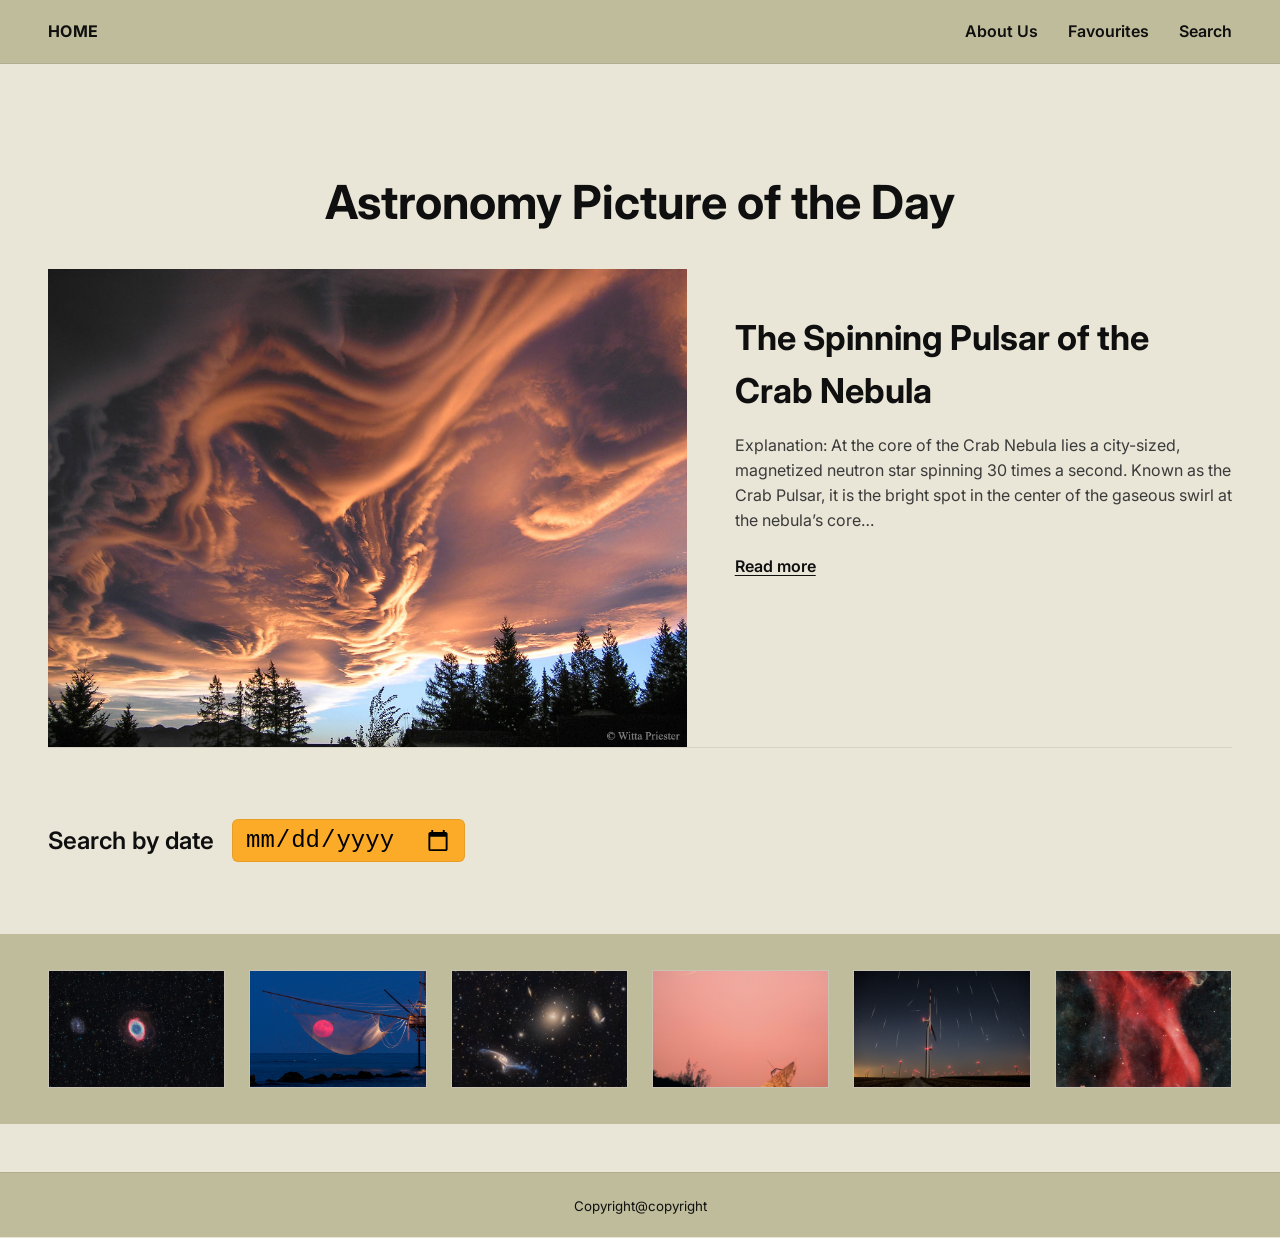
==== index.html @ 63fd637d "add images" ====
<!DOCTYPE html>
<html lang="en">
<head>
    <meta charset="utf-8" />
  <meta name="viewport" content="width=device-width, initial-scale=1" />
  <title>Astronomy Picture of the Day</title>
  <!-- index.html -->
<!doctype html>
<html lang="en">
<head>
  <meta charset="utf-8" />
  <meta name="viewport" content="width=device-width, initial-scale=1" />
  <title>Astronomy Picture of the Day</title>
  <link rel="preconnect" href="https://fonts.gstatic.com" crossorigin>
  <link href="https://fonts.googleapis.com/css2?family=Inter:wght@400;600;700&display=swap" rel="stylesheet">
  <link rel="stylesheet" href="https://fonts.googleapis.com/css2?family=Material+Symbols+Outlined:opsz,wght,FILL,GRAD@24,400,0,0&icon_names=stars" />
  <link rel="stylesheet" href="css/style.css" />
</head>
<body>
  <a class="skip-link" href="#main">Skip to content</a>

  <header class="site-header">
    <nav class="topnav">
      <a class="home-link" href="index.html">HOME</a>
      <ul class="nav-links">
        <li><a href="#">About Us</a></li>
        <li><a href="favourites.html">Favourites</a></li>
        <li><a href="#">Search</a></li>
      </ul>
    </nav>
  </header>

  <main id="main" class="container">
    <h1 class="bold">Astronomy Picture of the Day</h1>

    <!-- Feature -->
    <div class="feature">
      <div class="feature-media">
        <img
          src="images/01.jpg"
          alt="Dramatic mammatus clouds at sunset over a silhouette of trees" />
      </div>

      <div class="feature-info">
        <h2 class="feature-title">The Spinning Pulsar of the Crab Nebula</h2>
        <p class="info">Explanation: At the core of the Crab Nebula lies a city-sized, magnetized neutron star spinning 30 times a second. Known as the Crab Pulsar, it is the bright spot in the center of the gaseous swirl at the nebula’s core…</p>
        <p><a class="readmore" href="#">Read more</a></p>
      </div>
    </div>

    <!-- Search by date -->
    <div class="search-by-date">
      <h3 id="search-label">Search by date</h3>
      <input type="date" class="inputbox"/>
    </div>

  </main>

  <!-- Search result with full-width background -->
  <div class="search-results">
    <div class="resultbox">
      <figure><img src="images/02.jpg" alt="Ring nebula thumbnail"></figure>
      <figure><img src="images/03.jpg" alt="Night sky above a boat thumbnail"></figure>
      <figure><img src="images/04.jpg" alt="Galaxies cluster thumbnail"></figure>
      <figure><img src="images/05.jpeg" alt="Meteor streaks thumbnail"></figure>
      <figure><img src="images/06.jpg" alt="Star trails thumbnail"></figure>
      <figure><img src="images/07.jpg" alt="Red nebula thumbnail"></figure>
    </div>
  </div>

  

  <footer class="site-footer">
    <small>Copyright@copyright</small>
  </footer>
  <script src="index.js"></script>
</body>
</html>
---- css/style.css ----
/* styles.css */
:root{
  --bg: #e9e6d7;          
  --bar: hsl(55, 21%, 68%);        
  --ink: #0f0f0f;
  --muted: #3a3a3a;
  --card: #f3f0e3;
  --accent: #111;
  --ring: rgba(0,0,0,.08);
  --button: #fcab28;
  --maxw: 1380px;
  
}

*{box-sizing:border-box}
html,body{height:100%}
body{
  margin:0;
  color:var(--ink);
  background:var(--bg);
  font:16px/1.55 "Inter", system-ui, Arial, sans-serif;
  
}

/* Accessibility */
.skip-link{
  position:absolute;
  left:-9999px;
  top:auto;
  width:1px;
  height:1px;
  overflow:hidden;
}
.skip-link:focus{
  position:fixed;
  left:1rem;top:1rem;
  width:auto;
  height:auto;
  padding:.5rem .75rem;
  background:#fff;
  border:2px solid var(--ink);
  border-radius:.5rem;z-index:9999;
}

/* Nav bar */
.site-header{
  background:var(--bar);
  border-bottom:1px solid var(--ring);
}
.topnav{
  max-width:var(--maxw);
  margin:0 auto;
  display:flex;gap:1rem;
  align-items:center;
  justify-content:space-between;
  padding:.8rem 2rem;
}
.home-link{
  font-weight:700;
  text-decoration:none;
  color:var(--ink);
  letter-spacing:.02em;
}
.nav-links{
  margin:0;
  padding:0;
  list-style:none;
  display:flex;
  gap:1.25rem;
}
.nav-links a{
  color:var(--ink);
  text-decoration:none;
  font-weight:600;
}
.nav-links a:focus-visible,.nav-links a:hover{
    outline:0;
    text-decoration:underline
}

/* Page container */
.container{
    max-width:var(--maxw);
    margin:0 auto;
    padding:1.25rem 2rem 2.25rem
}

/* Heading */
h1{
  text-align:center;
  font-size:clamp(1.25rem, 1.1rem + 1.6vw, 2rem);
  margin:2rem 0 1.25rem;
  padding-top: 1rem;
}
h1 .blod{font-weight:700}

/* Feature */
.feature{
  box-shadow: 0 1px 0 var(--ring);
  overflow:hidden;
  display:grid;
  grid-template-columns:1fr;
  margin-bottom: 3rem;
  width: 100vw;
  margin-left: calc(-50vw + 50%);
}
.feature-media img{
  width:100%;
  display:block;
  object-fit:cover;
  aspect-ratio:9/12;
}
.feature-info{
  padding:1rem 2rem 1.25rem;
}
.feature-title{
  margin:.5rem 0 .25rem;
  font-size:clamp(1.05rem, 0.95rem + .9vw, 1.5rem);
}
.info{color:var(--muted)}
.readmore{
  display:inline-block;
  margin-top:.25rem;
  color:var(--ink);
  font-weight:600;
  text-underline-offset:3px;
}

/* Search by date */
.search-by-date{
  margin:1.25rem 0 .75rem;
  display:flex;
  align-items:center;
  gap:.75rem;
  flex-wrap:wrap;
}
.search-by-date h3{
  margin:0;
  font-size:1rem;
  font-weight:600;
}
.inputbox{
    font-size:1rem;
    padding:.25rem .5rem;
    border:1px solid var(--ring);
    border-radius:.25rem;
    background-color: var(--button);
}


/* Serach result */

/* Search results wrapper with full-width background */
.search-results{
  background-color: var(--bar);
  padding: 1.5rem 0;
  margin-bottom: 2rem;
}

.resultbox{
  display:grid;
  grid-template-columns:repeat(3, 1fr);
  gap:1rem;
  max-width: var(--maxw);
  margin: 0 auto;
  padding: 0 2rem;
}
.resultbox figure{
  margin:0;
  background:#d9d4c3;
  overflow:hidden;
  border:1px solid var(--ring);
  aspect-ratio: 3/2;
}
.resultbox img{display:block;
    width:100%;
    height:100%;
    object-fit:cover;   
}

/* Footer */
.site-footer{
  background:var(--bar);
  border-top:1px solid var(--ring);
  text-align:center;
  padding:.8rem 1rem;
}

/* Favourites page */
.favouritesbox{
  display:grid;
  grid-template-columns:repeat(3, 1fr);
  gap: 1.2rem;
  max-width: var(--maxw);
  margin: 0 auto;
  padding: 2rem 3rem;
}
.favouritesbox figure{
  margin:0;
  background:#d9d4c3;
  overflow:hidden;
  border:1px solid var(--ring);
  aspect-ratio: 3/2;
  position: relative;
}
.favouritesbox img{display:block;
    width:100%;
    height:100%;
    object-fit:cover;   
}

/* Star button for favourites */

.material-symbols-outlined {
  font-variation-settings:
  'FILL' 0,
  'wght' 400,
  'GRAD' 0,
  'opsz' 30
}

/* Filled star for favorited items */
.star-btn.favorited .material-symbols-outlined {
  font-variation-settings:
  'FILL' 1,
  'wght' 400,
  'GRAD' 0,
  'opsz' 30
}

.star-btn{
  position: absolute;
  bottom: 0.5rem;
  right: 0.5rem;
  color: #fff;
  background: var(--muted);
  border: none;
  border-radius: 50%;
  width: 1rem;
  height: 1rem;
  display: flex;
  align-items: center;
  justify-content: center;
  cursor: pointer;
  transition: all 0.2s ease;
  
}
.star-btn:hover{
  transform: scale(1.1);
  background: var(--button)
}
.star-btn.favorited{
  background: var(--button);
  color: #fff;
}



/* ——— Desktop layout ——— */
@media (min-width: 900px){
  html{
    font-size: 24px;
  }
  
  .feature{
    grid-template-columns: minmax(0, 58%) minmax(0, 42%);
    gap: 2rem;
    align-items:start;
    width: auto;
    margin-left: 0;
    max-width: var(--maxw);
    margin: 0 auto 3rem auto;
    }
    
  .feature-media img{
    aspect-ratio:auto;
     height:100%
    }
  .feature-info{
    padding:1.25rem 0
}
  .resultbox{
    grid-template-columns:repeat(6, 1fr);
}
.favouritesbox{
    grid-template-columns:repeat(4, 1fr);
}
}
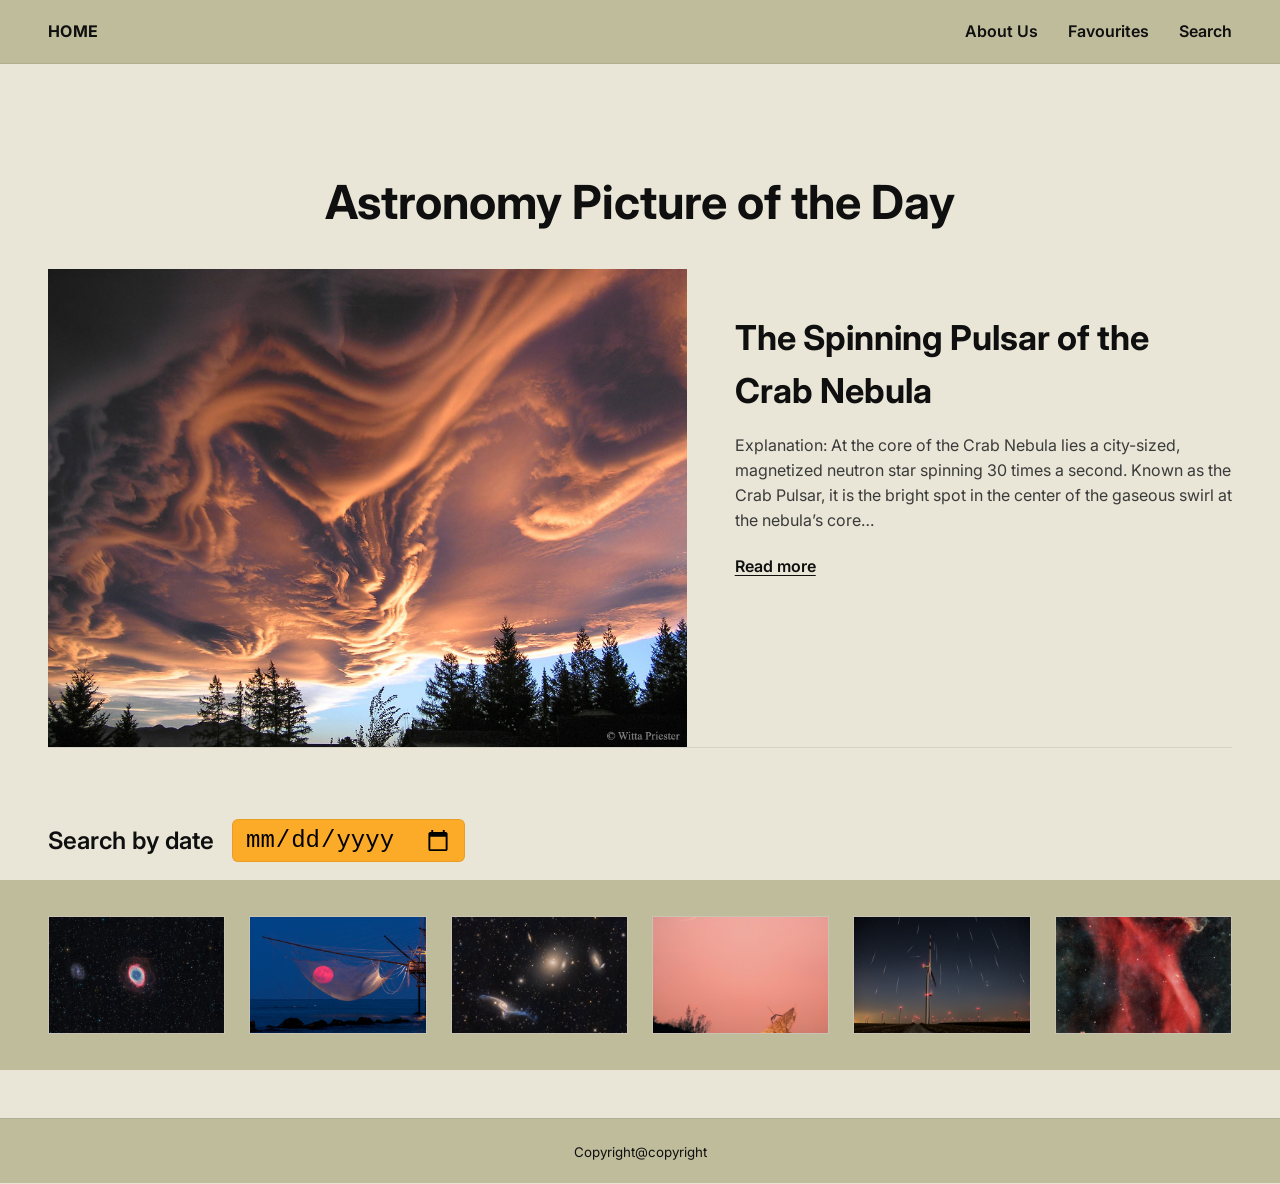
==== commit 209c8dff: "Completes the assignment." ====
--- a/index.html
+++ b/index.html
@@ -1,20 +1,13 @@
-<!DOCTYPE html>
-<html lang="en">
-<head>
-    <meta charset="utf-8" />
-  <meta name="viewport" content="width=device-width, initial-scale=1" />
-  <title>Astronomy Picture of the Day</title>
-  <!-- index.html -->
 <!doctype html>
 <html lang="en">
 <head>
-  <meta charset="utf-8" />
-  <meta name="viewport" content="width=device-width, initial-scale=1" />
+  <meta charset="utf-8">
+  <meta name="viewport" content="width=device-width, initial-scale=1">
   <title>Astronomy Picture of the Day</title>
   <link rel="preconnect" href="https://fonts.gstatic.com" crossorigin>
   <link href="https://fonts.googleapis.com/css2?family=Inter:wght@400;600;700&display=swap" rel="stylesheet">
-  <link rel="stylesheet" href="https://fonts.googleapis.com/css2?family=Material+Symbols+Outlined:opsz,wght,FILL,GRAD@24,400,0,0&icon_names=stars" />
-  <link rel="stylesheet" href="css/style.css" />
+  <link rel="stylesheet" href="https://fonts.googleapis.com/css2?family=Material+Symbols+Outlined:opsz,wght,FILL,GRAD@24,400,0,0&icon_names=stars" >
+  <link rel="stylesheet" href="css/style.css" >
 </head>
 <body>
   <a class="skip-link" href="#main">Skip to content</a>
@@ -38,20 +31,20 @@
       <div class="feature-media">
         <img
           src="images/01.jpg"
-          alt="Dramatic mammatus clouds at sunset over a silhouette of trees" />
+          alt="Dramatic mammatus clouds at sunset over a silhouette of trees">
       </div>
 
       <div class="feature-info">
         <h2 class="feature-title">The Spinning Pulsar of the Crab Nebula</h2>
         <p class="info">Explanation: At the core of the Crab Nebula lies a city-sized, magnetized neutron star spinning 30 times a second. Known as the Crab Pulsar, it is the bright spot in the center of the gaseous swirl at the nebula’s core…</p>
-        <p><a class="readmore" href="#">Read more</a></p>
+        <p><a class="readmore" href="info.html">Read more</a></p>
       </div>
     </div>
 
     <!-- Search by date -->
     <div class="search-by-date">
       <h3 id="search-label">Search by date</h3>
-      <input type="date" class="inputbox"/>
+      <input type="date" class="inputbox">
     </div>
 
   </main>
--- a/css/style.css
+++ b/css/style.css
@@ -82,7 +82,7 @@
 .container{
     max-width:var(--maxw);
     margin:0 auto;
-    padding:1.25rem 2rem 2.25rem
+    padding:1.25rem 2rem 0rem
 }
 
 /* Heading */
@@ -202,6 +202,13 @@
   border:1px solid var(--ring);
   aspect-ratio: 3/2;
   position: relative;
+  cursor: pointer;
+  transition: all 0.3s ease;
+}
+.favouritesbox figure:hover{
+  transform: scale(1.05);
+  box-shadow: 0 8px 25px rgba(0,0,0,0.15);
+  border-color: var(--button);
 }
 .favouritesbox img{display:block;
     width:100%;
@@ -251,10 +258,39 @@
 }
 .star-btn.favorited{
   background: var(--button);
-  color: #fff;
-}
-
-
+  color: var(--card);
+}
+
+/* Info page */
+
+.add-btn{
+  display: inline-block;
+  margin-top: 1rem;
+  padding: .5rem 1rem;
+  background-color: var(--button);
+  color: var(--ink);
+  border: none;
+  border-radius: .25rem;
+  font-size: 0.8rem;
+  cursor: pointer;
+  text-decoration: none;
+  text-align: center;
+}
+.add-btn:hover{
+  box-shadow: 0 2px 10px rgba(32, 32, 32, 0.18);
+  color: var(--card);
+}
+
+/* Position star button at right bottom corner of image in info page */
+.feature-media {
+  position: relative;
+}
+.feature-media .star-btn {
+  position: absolute;
+  right: 3rem;
+  bottom: 1.5rem;
+  z-index: 2;
+}
 
 /* ——— Desktop layout ——— */
 @media (min-width: 900px){
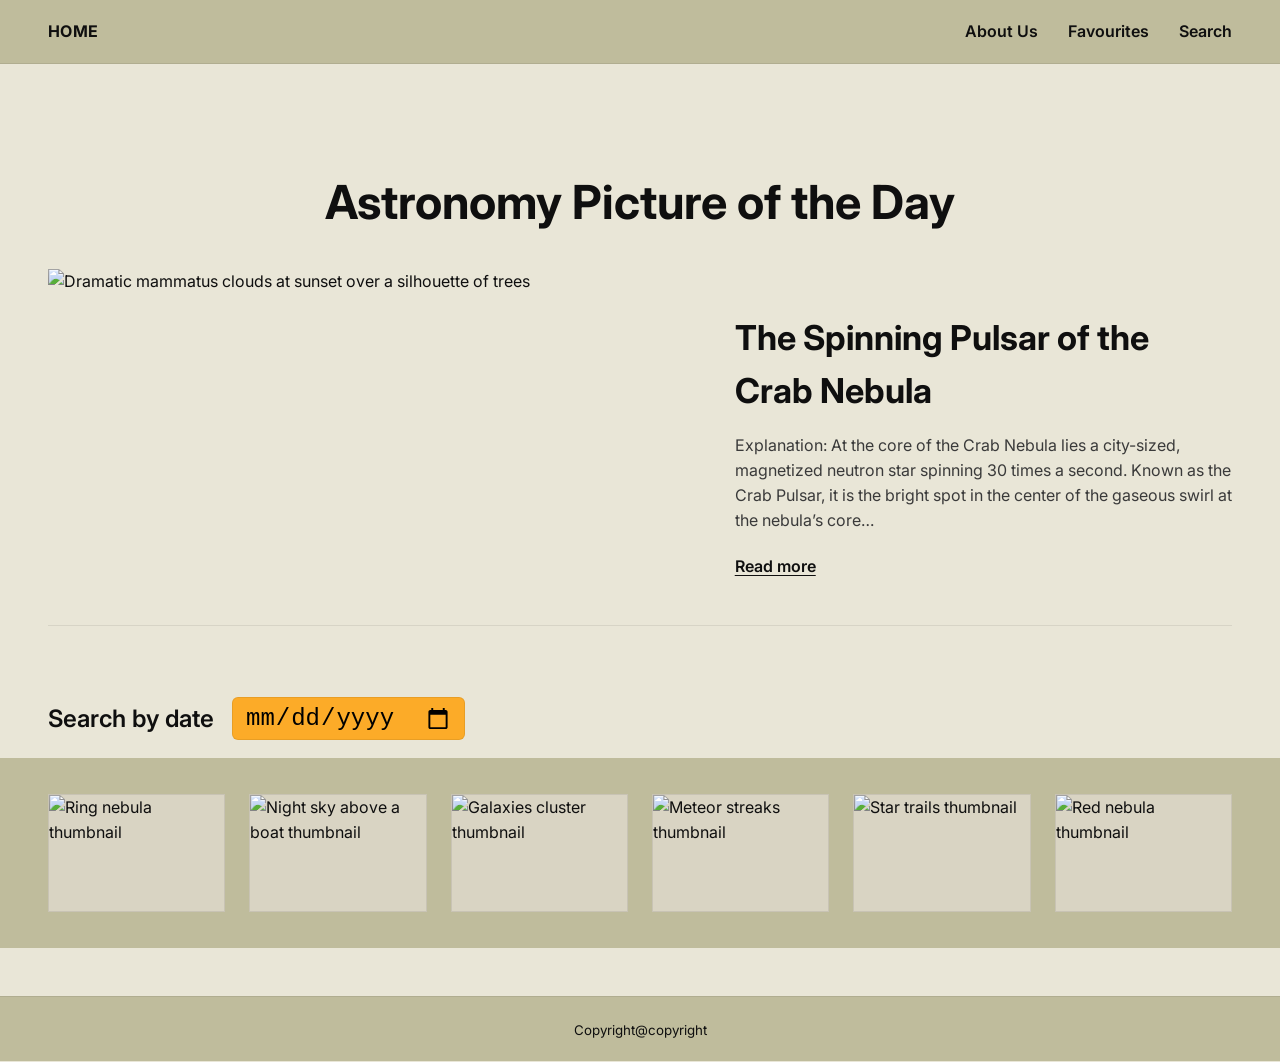
==== commit ef4bc969: "remove the other pages" ====
--- a/index.html
+++ b/index.html
@@ -17,7 +17,7 @@
       <a class="home-link" href="index.html">HOME</a>
       <ul class="nav-links">
         <li><a href="#">About Us</a></li>
-        <li><a href="favourites.html">Favourites</a></li>
+        <li><a href="#">Favourites</a></li>
         <li><a href="#">Search</a></li>
       </ul>
     </nav>
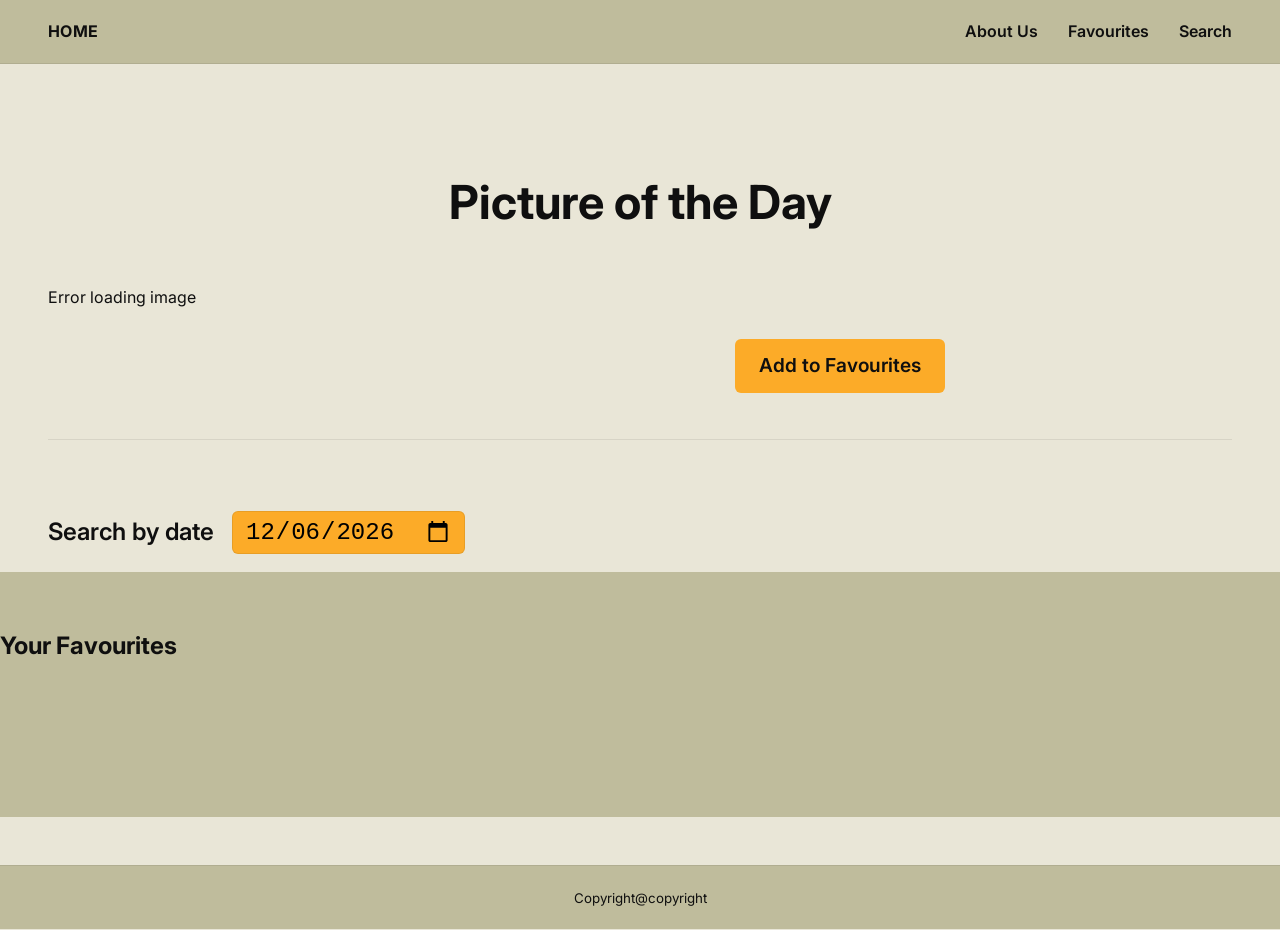
==== commit 93374b97: "add EvenLisener" ====
--- a/index.html
+++ b/index.html
@@ -3,11 +3,11 @@
 <head>
   <meta charset="utf-8">
   <meta name="viewport" content="width=device-width, initial-scale=1">
-  <title>Astronomy Picture of the Day</title>
+  <title>Picture of the Day</title>
   <link rel="preconnect" href="https://fonts.gstatic.com" crossorigin>
   <link href="https://fonts.googleapis.com/css2?family=Inter:wght@400;600;700&display=swap" rel="stylesheet">
   <link rel="stylesheet" href="https://fonts.googleapis.com/css2?family=Material+Symbols+Outlined:opsz,wght,FILL,GRAD@24,400,0,0&icon_names=stars" >
-  <link rel="stylesheet" href="css/style.css" >
+  <link rel="stylesheet" href="./style.css" >
 </head>
 <body>
   <a class="skip-link" href="#main">Skip to content</a>
@@ -24,20 +24,20 @@
   </header>
 
   <main id="main" class="container">
-    <h1 class="bold">Astronomy Picture of the Day</h1>
+    <h1 class="bold">Picture of the Day</h1>
 
     <!-- Feature -->
-    <div class="feature">
-      <div class="feature-media">
+    <div class="feature" id="feature">
+      <div class="feature-media" id="feature-media">
         <img
-          src="images/01.jpg"
-          alt="Dramatic mammatus clouds at sunset over a silhouette of trees">
-      </div>
+          src=""
+          alt="">
+      </div>    
 
       <div class="feature-info">
-        <h2 class="feature-title">The Spinning Pulsar of the Crab Nebula</h2>
-        <p class="info">Explanation: At the core of the Crab Nebula lies a city-sized, magnetized neutron star spinning 30 times a second. Known as the Crab Pulsar, it is the bright spot in the center of the gaseous swirl at the nebula’s core…</p>
-        <p><a class="readmore" href="info.html">Read more</a></p>
+        <h2 class="feature-title"></h2>
+        <p class="info"></p>
+        <p><a class="readmore" id="add-btn" href="#">Add to Favourites</a></p>
       </div>
     </div>
 
@@ -50,22 +50,29 @@
   </main>
 
   <!-- Search result with full-width background -->
-  <div class="search-results">
-    <div class="resultbox">
-      <figure><img src="images/02.jpg" alt="Ring nebula thumbnail"></figure>
-      <figure><img src="images/03.jpg" alt="Night sky above a boat thumbnail"></figure>
-      <figure><img src="images/04.jpg" alt="Galaxies cluster thumbnail"></figure>
-      <figure><img src="images/05.jpeg" alt="Meteor streaks thumbnail"></figure>
-      <figure><img src="images/06.jpg" alt="Star trails thumbnail"></figure>
-      <figure><img src="images/07.jpg" alt="Red nebula thumbnail"></figure>
+  <div class="favorited">
+    <h2>Your Favourites</h2>
+    <div class="favouritesbox">
+      
     </div>
   </div>
 
-  
+  <!-- Light room / Lightbox modal -->
+<dialog id="lightbox" aria-labelledby="lightbox-title">
+  <button id="lightbox-close" class="iconbtn" aria-label="Close">✕</button>
+  <figure>
+    <img id="lightbox-img" alt="">
+    <figcaption id="lightbox-cap">
+      <strong id="lightbox-title"></strong>
+      <span id="lightbox-desc"></span>
+    </figcaption>
+  </figure>
+</dialog>
+
 
   <footer class="site-footer">
     <small>Copyright@copyright</small>
   </footer>
-  <script src="index.js"></script>
+  <script src="script.js"></script>
 </body>
 </html>
--- a/style.css
+++ b/style.css
@@ -0,0 +1,343 @@
+/* styles.css */
+:root{
+  --bg: #e9e6d7;          
+  --bar: hsl(55, 21%, 68%);        
+  --ink: #0f0f0f;
+  --muted: #3a3a3a;
+  --card: #f3f0e3;
+  --accent: #111;
+  --ring: rgba(0,0,0,.08);
+  --button: #fcab28;
+  --maxw: 1380px;
+  
+}
+
+*{box-sizing:border-box}
+html,body{height:100%}
+body{
+  margin:0;
+  color:var(--ink);
+  background:var(--bg);
+  font:16px/1.55 "Inter", system-ui, Arial, sans-serif;
+  
+}
+
+/* Accessibility */
+.skip-link{
+  position:absolute;
+  left:-9999px;
+  top:auto;
+  width:1px;
+  height:1px;
+  overflow:hidden;
+}
+.skip-link:focus{
+  position:fixed;
+  left:1rem;top:1rem;
+  width:auto;
+  height:auto;
+  padding:.5rem .75rem;
+  background:#fff;
+  border:2px solid var(--ink);
+  border-radius:.5rem;z-index:9999;
+}
+
+/* Nav bar */
+.site-header{
+  background:var(--bar);
+  border-bottom:1px solid var(--ring);
+}
+.topnav{
+  max-width:var(--maxw);
+  margin:0 auto;
+  display:flex;gap:1rem;
+  align-items:center;
+  justify-content:space-between;
+  padding:.8rem 2rem;
+}
+.home-link{
+  font-weight:700;
+  text-decoration:none;
+  color:var(--ink);
+  letter-spacing:.02em;
+}
+.nav-links{
+  margin:0;
+  padding:0;
+  list-style:none;
+  display:flex;
+  gap:1.25rem;
+}
+.nav-links a{
+  color:var(--ink);
+  text-decoration:none;
+  font-weight:600;
+}
+.nav-links a:focus-visible,.nav-links a:hover{
+    outline:0;
+    text-decoration:underline
+}
+
+/* Page container */
+.container{
+    max-width:var(--maxw);
+    margin:0 auto;
+    padding:1.25rem 2rem 0rem
+}
+
+/* Heading */
+h1{
+  text-align:center;
+  font-size:clamp(1.25rem, 1.1rem + 1.6vw, 2rem);
+  margin:2rem 0 1.25rem;
+  padding-top: 1rem;
+}
+h1 .blod{font-weight:700}
+
+/* Feature */
+.feature{
+  box-shadow: 0 1px 0 var(--ring);
+  overflow:hidden;
+  display:grid;
+  grid-template-columns:1fr;
+  margin-bottom: 3rem;
+  width: 100vw;
+  margin-left: calc(-50vw + 50%);
+}
+.feature-media img{
+  width:100%;
+  display:block;
+  object-fit:cover;
+  aspect-ratio:9/12;
+}
+.feature-info{
+  padding:1rem 2rem 1.25rem;
+}
+.feature-title{
+  margin:.5rem 0 .25rem;
+  font-size:clamp(1.05rem, 0.95rem + .9vw, 1.5rem);
+}
+.info{color:var(--muted)}
+.readmore{
+  display:inline-block;
+  margin-top:.25rem;
+  color:var(--ink);
+  font-weight:600;
+  text-underline-offset:3px;
+}
+
+/* Search by date */
+.search-by-date{
+  margin:1.25rem 0 .75rem;
+  display:flex;
+  align-items:center;
+  gap:.75rem;
+  flex-wrap:wrap;
+}
+.search-by-date h3{
+  margin:0;
+  font-size:1rem;
+  font-weight:600;
+}
+.inputbox{
+    font-size:1rem;
+    padding:.25rem .5rem;
+    border:1px solid var(--ring);
+    border-radius:.25rem;
+    background-color: var(--button);
+}
+
+
+/* Serach result */
+
+/* Search results wrapper with full-width background */
+.favorited{
+  background-color: var(--bar);
+  padding: 1.5rem 0;
+  margin-bottom: 2rem;
+}
+
+.favouritesbox{
+  display:grid;
+  grid-template-columns:repeat(3, 1fr);
+  gap:1rem;
+  max-width: var(--maxw);
+  margin: 0 auto;
+  padding: 0 2rem;
+}
+.favouritesbox figure{
+  margin:0;
+  background:#d9d4c3;
+  overflow:hidden;
+  border:1px solid var(--ring);
+  aspect-ratio: 3/2;
+}
+.favouritesbox img{display:block;
+    width:100%;
+    height:100%;
+    object-fit:cover;   
+}
+
+/* Footer */
+.site-footer{
+  background:var(--bar);
+  border-top:1px solid var(--ring);
+  text-align:center;
+  padding:.8rem 1rem;
+}
+
+/* Favourites page */
+.favouritesbox{
+  display:grid;
+  grid-template-columns:repeat(3, 1fr);
+  gap: 1.2rem;
+  max-width: var(--maxw);
+  margin: 0 auto;
+  padding: 2rem 3rem;
+}
+.favouritesbox figure{
+  margin:0;
+  background:#d9d4c3;
+  overflow:hidden;
+  border:1px solid var(--ring);
+  aspect-ratio: 3/2;
+  position: relative;
+  cursor: pointer;
+  transition: all 0.3s ease;
+}
+.favouritesbox figure:hover{
+  transform: scale(1.05);
+  box-shadow: 0 8px 25px rgba(0,0,0,0.15);
+  border-color: var(--button);
+}
+.favouritesbox img{display:block;
+    width:100%;
+    height:100%;
+    object-fit:cover;   
+}
+
+/* Star button for favourites */
+
+.material-symbols-outlined {
+  font-variation-settings:
+  'FILL' 0,
+  'wght' 400,
+  'GRAD' 0,
+  'opsz' 30
+}
+
+/* Filled star for favorited items */
+.star-btn.favorited .material-symbols-outlined {
+  font-variation-settings:
+  'FILL' 1,
+  'wght' 400,
+  'GRAD' 0,
+  'opsz' 30
+}
+
+.star-btn{
+  position: absolute;
+  bottom: 0.5rem;
+  right: 0.5rem;
+  color: #fff;
+  background: var(--muted);
+  border: none;
+  border-radius: 50%;
+  width: 1rem;
+  height: 1rem;
+  display: flex;
+  align-items: center;
+  justify-content: center;
+  cursor: pointer;
+  transition: all 0.2s ease;
+  
+}
+.star-btn:hover{
+  transform: scale(1.1);
+  background: var(--button)
+}
+.star-btn.favorited{
+  background: var(--button);
+  color: var(--card);
+}
+
+/* Info page */
+
+#add-btn{
+  display: inline-block;
+  margin-top: 1rem;
+  padding: .5rem 1rem;
+  background-color: var(--button);
+  color: var(--ink);
+  border: none;
+  border-radius: .25rem;
+  font-size: 0.8rem;
+  cursor: pointer;
+  text-decoration: none;
+  text-align: center;
+}
+#add-btn:hover{
+  box-shadow: 0 2px 10px rgba(32, 32, 32, 0.18);
+  color: var(--card);
+}
+
+/* Position star button at right bottom corner of image in info page */
+.feature-media {
+  position: relative;
+}
+.feature-media .star-btn {
+  position: absolute;
+  right: 3rem;
+  bottom: 1.5rem;
+  z-index: 2;
+}
+dialog#lightbox{
+  width:min(100vw, 1000px);
+  background:#fff; color:#111;
+  border:1px solid rgba(0,0,0,.08);
+  border-radius:16px; padding:0; overflow:hidden;
+}
+#lightbox figure{ margin:0; }
+#lightbox img{ width:100%; height:auto; display:block; }
+#lightbox figcaption{
+  padding:12px 14px;
+  background:#f7f6f1;
+  border-top:1px solid rgba(0,0,0,.08);
+  line-height:1.4;
+}
+#lightbox-close{
+  position:absolute; top:8px; right:8px;
+  background:#fff; border:1px solid rgba(0,0,0,.08);
+  border-radius:8px; padding:.35rem .6rem; cursor:pointer;
+}
+
+/* ——— Desktop layout ——— */
+@media (min-width: 900px){
+  html{
+    font-size: 24px;
+  }
+  
+  .feature{
+    grid-template-columns: minmax(0, 58%) minmax(0, 42%);
+    gap: 2rem;
+    align-items:start;
+    width: auto;
+    margin-left: 0;
+    max-width: var(--maxw);
+    margin: 0 auto 3rem auto;
+    }
+    
+  .feature-media img{
+    aspect-ratio:auto;
+     height:100%
+    }
+  .feature-info{
+    padding:1.25rem 0
+}
+  .resultbox{
+    grid-template-columns:repeat(6, 1fr);
+}
+.favouritesbox{
+    grid-template-columns:repeat(4, 1fr);
+}
+}
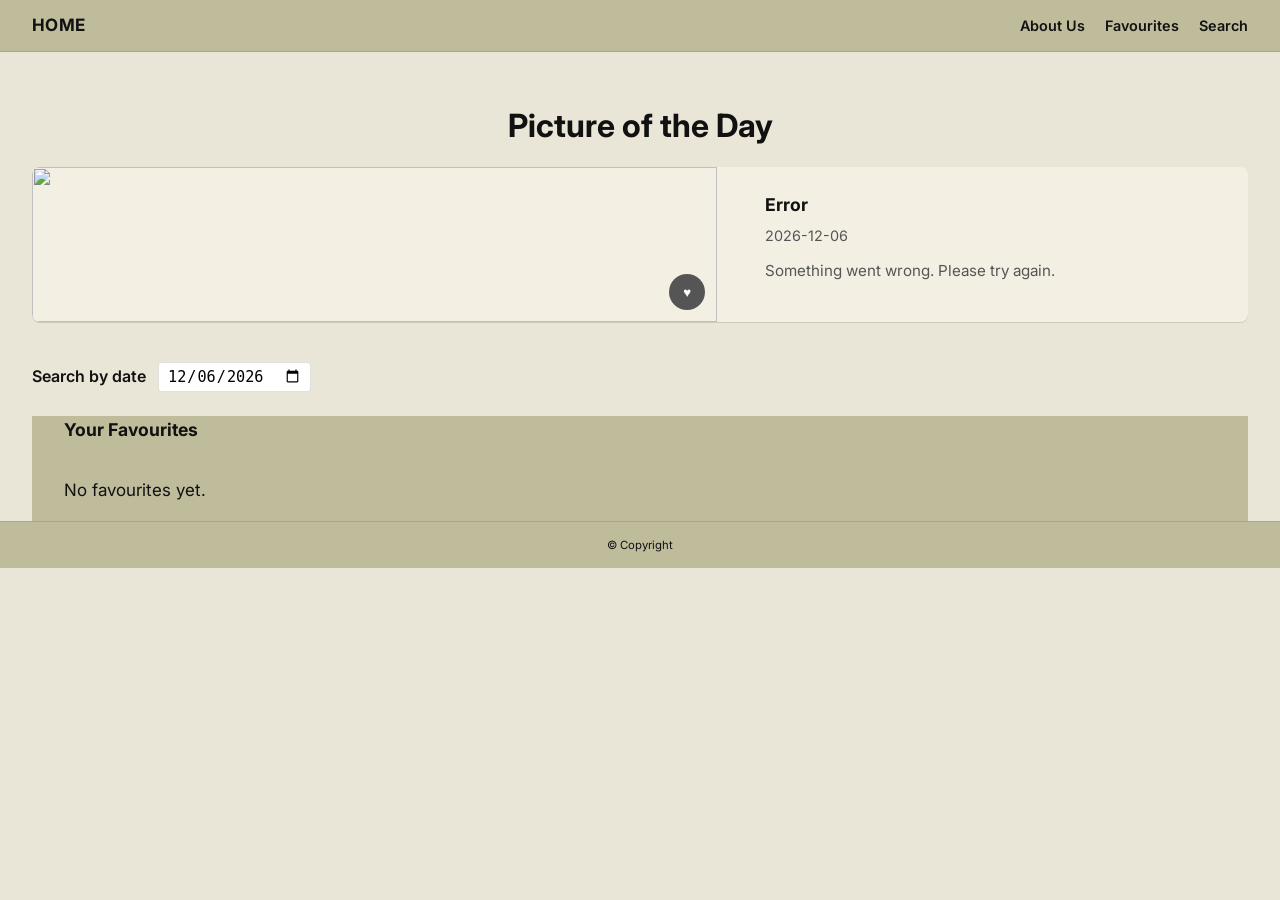
==== commit 34c1f257: "Completes the assignment." ====
--- a/index.html
+++ b/index.html
@@ -1,78 +1,95 @@
 <!doctype html>
 <html lang="en">
+
 <head>
   <meta charset="utf-8">
   <meta name="viewport" content="width=device-width, initial-scale=1">
   <title>Picture of the Day</title>
+
+  <!-- Fonts -->
   <link rel="preconnect" href="https://fonts.gstatic.com" crossorigin>
-  <link href="https://fonts.googleapis.com/css2?family=Inter:wght@400;600;700&display=swap" rel="stylesheet">
-  <link rel="stylesheet" href="https://fonts.googleapis.com/css2?family=Material+Symbols+Outlined:opsz,wght,FILL,GRAD@24,400,0,0&icon_names=stars" >
-  <link rel="stylesheet" href="./style.css" >
+  <!-- Inter text font -->
+  <link rel="stylesheet" href="https://fonts.googleapis.com/css2?family=Inter:wght@400;600;700&display=swap">
+
+  <link rel="stylesheet" href="./style.css">
 </head>
+
 <body>
   <a class="skip-link" href="#main">Skip to content</a>
 
+  <!-- Site header / nav -->
   <header class="site-header">
-    <nav class="topnav">
+    <nav class="topnav" aria-label="Main navigation">
       <a class="home-link" href="index.html">HOME</a>
       <ul class="nav-links">
         <li><a href="#">About Us</a></li>
-        <li><a href="#">Favourites</a></li>
-        <li><a href="#">Search</a></li>
+        <li><a href="#favourites-title">Favourites</a></li>
+        <li><a href="#search-label">Search</a></li>
       </ul>
     </nav>
   </header>
 
+  <!-- Main content -->
   <main id="main" class="container">
     <h1 class="bold">Picture of the Day</h1>
 
-    <!-- Feature -->
-    <div class="feature" id="feature">
-      <div class="feature-media" id="feature-media">
-        <img
-          src=""
-          alt="">
-      </div>    
+    <!-- Feature: picture of the day -->
+    <article class="feature" aria-labelledby="feature-title">
+      <div class="feature-media">
+
+        <!-- Favourite toggle button -->
+        <button class="fav-btn" aria-label="Add to favourites" aria-pressed="false" type="button">
+          <span class="heart-icon" aria-hidden="true">♥</span>
+        </button>
+
+
+
+        <img src="" alt="">
+      </div>
 
       <div class="feature-info">
-        <h2 class="feature-title"></h2>
+        <h2 id="feature-title" class="feature-title"></h2>
+        <p class="feature-date"></p>
         <p class="info"></p>
-        <p><a class="readmore" id="add-btn" href="#">Add to Favourites</a></p>
       </div>
-    </div>
+    </article>
 
     <!-- Search by date -->
-    <div class="search-by-date">
+    <section class="search-by-date" aria-labelledby="search-label">
       <h3 id="search-label">Search by date</h3>
-      <input type="date" class="inputbox">
-    </div>
+      <input type="date" class="inputbox" aria-describedby="search-label">
+    </section>
 
+    <!-- Favourites section -->
+    <section class="favorited" aria-labelledby="favourites-title">
+      <h2 id="favourites-title">Your Favourites</h2>
+      <div class="favouritesbox">
+        <!-- JS will inject favourite items here -->
+      </div>
+    </section>
   </main>
 
-  <!-- Search result with full-width background -->
-  <div class="favorited">
-    <h2>Your Favourites</h2>
-    <div class="favouritesbox">
-      
-    </div>
+  <!-- Lightbox dialog -->
+  <dialog id="lightbox" aria-modal="true" aria-labelledby="lightbox-title">
+  <header class="lightbox-header">
+    <h2 id="lightbox-title" class="visually-hidden">Image preview</h2>
+  </header>
+
+  <div class="feature-media">
+    <button class="fav-btn" aria-label="Add to favourites" aria-pressed="false" type="button">
+      <span class="heart-icon" aria-hidden="true">♥</span>
+    </button>
+    <img src="" alt="">
   </div>
-
-  <!-- Light room / Lightbox modal -->
-<dialog id="lightbox" aria-labelledby="lightbox-title">
-  <button id="lightbox-close" class="iconbtn" aria-label="Close">✕</button>
-  <figure>
-    <img id="lightbox-img" alt="">
-    <figcaption id="lightbox-cap">
-      <strong id="lightbox-title"></strong>
-      <span id="lightbox-desc"></span>
-    </figcaption>
-  </figure>
 </dialog>
 
 
+  <!-- Footer -->
   <footer class="site-footer">
-    <small>Copyright@copyright</small>
+    <small>&copy; Copyright</small>
   </footer>
-  <script src="script.js"></script>
+
+  <script src="./script.js"></script>
 </body>
-</html>
+
+</html>
--- a/style.css
+++ b/style.css
@@ -1,343 +1,341 @@
-/* styles.css */
-:root{
-  --bg: #e9e6d7;          
-  --bar: hsl(55, 21%, 68%);        
-  --ink: #0f0f0f;
-  --muted: #3a3a3a;
+:root {
+  --bg: #e9e6d7;
+  --bar: hsl(55, 21%, 68%);
+  --ink: #111111;
+  --muted: #555555;
   --card: #f3f0e3;
-  --accent: #111;
-  --ring: rgba(0,0,0,.08);
+  --accent: #111111;
+  --ring: rgba(0, 0, 0, 0.12);
   --button: #fcab28;
   --maxw: 1380px;
-  
-}
-
-*{box-sizing:border-box}
-html,body{height:100%}
-body{
-  margin:0;
-  color:var(--ink);
-  background:var(--bg);
-  font:16px/1.55 "Inter", system-ui, Arial, sans-serif;
-  
-}
-
-/* Accessibility */
-.skip-link{
-  position:absolute;
-  left:-9999px;
-  top:auto;
-  width:1px;
-  height:1px;
-  overflow:hidden;
-}
-.skip-link:focus{
-  position:fixed;
-  left:1rem;top:1rem;
-  width:auto;
-  height:auto;
-  padding:.5rem .75rem;
-  background:#fff;
-  border:2px solid var(--ink);
-  border-radius:.5rem;z-index:9999;
-}
-
-/* Nav bar */
-.site-header{
-  background:var(--bar);
-  border-bottom:1px solid var(--ring);
-}
-.topnav{
-  max-width:var(--maxw);
-  margin:0 auto;
-  display:flex;gap:1rem;
-  align-items:center;
-  justify-content:space-between;
-  padding:.8rem 2rem;
-}
-.home-link{
-  font-weight:700;
-  text-decoration:none;
-  color:var(--ink);
-  letter-spacing:.02em;
-}
-.nav-links{
-  margin:0;
-  padding:0;
-  list-style:none;
-  display:flex;
-  gap:1.25rem;
-}
-.nav-links a{
-  color:var(--ink);
-  text-decoration:none;
-  font-weight:600;
-}
-.nav-links a:focus-visible,.nav-links a:hover{
-    outline:0;
-    text-decoration:underline
-}
-
-/* Page container */
-.container{
-    max-width:var(--maxw);
-    margin:0 auto;
-    padding:1.25rem 2rem 0rem
-}
-
-/* Heading */
-h1{
-  text-align:center;
-  font-size:clamp(1.25rem, 1.1rem + 1.6vw, 2rem);
-  margin:2rem 0 1.25rem;
-  padding-top: 1rem;
-}
-h1 .blod{font-weight:700}
-
-/* Feature */
-.feature{
+}
+
+/*  Reset & Base */
+* {
+  box-sizing: border-box;
+}
+
+html,
+body {
+  height: 100%;
+}
+
+body {
+  margin: 0;
+  color: var(--ink);
+  background: var(--bg);
+  font-family: "Inter", system-ui, -apple-system, BlinkMacSystemFont, "Segoe UI", sans-serif;
+  font-size: 16px;
+  line-height: 1.6;
+}
+
+/* A11y: Skip link & Visually hidden */
+.skip-link {
+  position: absolute;
+  left: -9999px;
+  top: auto;
+  width: 1px;
+  height: 1px;
+  overflow: hidden;
+}
+
+.skip-link:focus {
+  position: fixed;
+  left: 1rem;
+  top: 1rem;
+  width: auto;
+  height: auto;
+  padding: 0.5rem 0.75rem;
+  background: #ffffff;
+  border: 2px solid var(--ink);
+  border-radius: 0.5rem;
+  z-index: 9999;
+}
+
+.visually-hidden {
+  position: absolute !important;
+  width: 1px;
+  height: 1px;
+  padding: 0;
+  margin: -1px;
+  overflow: hidden;
+  clip: rect(0 0 0 0);
+  white-space: nowrap;
+  border: 0;
+}
+
+/*Header / Nav */
+.site-header {
+  background: var(--bar);
+  border-bottom: 1px solid var(--ring);
+}
+
+.topnav {
+  max-width: var(--maxw);
+  margin: 0 auto;
+  display: flex;
+  align-items: center;
+  justify-content: space-between;
+  gap: 1rem;
+  padding: 0.75rem 2rem;
+}
+
+.home-link {
+  font-weight: 700;
+  letter-spacing: 0.02em;
+  text-decoration: none;
+  color: var(--ink);
+}
+
+.nav-links {
+  margin: 0;
+  padding: 0;
+  list-style: none;
+  display: flex;
+  gap: 1.25rem;
+}
+
+.nav-links a {
+  color: var(--ink);
+  text-decoration: none;
+  font-weight: 600;
+  font-size: 0.9rem;
+}
+
+.nav-links a:hover,
+.nav-links a:focus-visible {
+  text-decoration: underline;
+}
+
+/*  Layout container */
+.container {
+  max-width: var(--maxw);
+  margin: 0 auto;
+  padding: 1.5rem 2rem 0;
+}
+
+/* Heading  */
+h1 {
+  text-align: center;
+  margin: 1.5rem 0 1rem;
+  font-size: clamp(1.25rem, 1.1rem + 1.6vw, 2rem);
+}
+
+h1.bold {
+  font-weight: 700;
+}
+
+/*Feature (Picture of the Day) */
+.feature {
+  display: grid;
+  grid-template-columns: 1fr;
+  gap: 1.25rem;
+  margin-bottom: 2.5rem;
+  background: var(--card);
+  border-radius: 0.5rem;
   box-shadow: 0 1px 0 var(--ring);
-  overflow:hidden;
-  display:grid;
-  grid-template-columns:1fr;
-  margin-bottom: 3rem;
-  width: 100vw;
-  margin-left: calc(-50vw + 50%);
-}
-.feature-media img{
-  width:100%;
-  display:block;
-  object-fit:cover;
-  aspect-ratio:9/12;
-}
-.feature-info{
-  padding:1rem 2rem 1.25rem;
-}
-.feature-title{
-  margin:.5rem 0 .25rem;
-  font-size:clamp(1.05rem, 0.95rem + .9vw, 1.5rem);
-}
-.info{color:var(--muted)}
-.readmore{
-  display:inline-block;
-  margin-top:.25rem;
-  color:var(--ink);
-  font-weight:600;
-  text-underline-offset:3px;
+  overflow: hidden;
+}
+
+.feature-media {
+  position: relative;
+}
+
+.feature-media img {
+  display: block;
+  width: 100%;
+  height: auto;
+  object-fit: cover;
+}
+
+.feature-info {
+  padding: 1rem 1.5rem 1.25rem;
+}
+
+.feature-title {
+  margin: 0 0 0.25rem;
+  font-size: 1.1rem;
+}
+
+.feature-date {
+  margin: 0;
+  font-size: 0.9rem;
+  color: var(--muted);
+}
+
+.info {
+  margin-top: 0.75rem;
+  color: var(--muted);
+  font-size: 0.95rem;
+}
+
+/*Favourite button (on main feature image) */
+.material-symbols-rounded {
+  font-family: "Material Symbols Rounded", sans-serif;
+  font-weight: normal;
+  font-style: normal;
+  font-size: 22px;
+  line-height: 1;
+  display: inline-block;
+  vertical-align: middle;
+  -webkit-font-smoothing: antialiased;
+  font-variation-settings:
+    "FILL" 1,
+    "wght" 400,
+    "GRAD" 0,
+    "opsz" 30;
+}
+
+.fav-btn {
+  position: absolute;
+  bottom: 0.75rem;
+  right: 0.75rem;
+  width: 2.25rem;
+  height: 2.25rem;
+  padding: 0;
+  border: none;
+  border-radius: 50%;
+  display: flex;
+  align-items: center;
+  justify-content: center;
+  background: var(--muted);
+  color: #ffffff;
+  cursor: pointer;
+}
+
+.fav-btn.favorited {
+  background: var(--button);
+  color: var(--card);
 }
 
 /* Search by date */
-.search-by-date{
-  margin:1.25rem 0 .75rem;
-  display:flex;
-  align-items:center;
-  gap:.75rem;
-  flex-wrap:wrap;
-}
-.search-by-date h3{
-  margin:0;
-  font-size:1rem;
-  font-weight:600;
-}
-.inputbox{
-    font-size:1rem;
-    padding:.25rem .5rem;
-    border:1px solid var(--ring);
-    border-radius:.25rem;
-    background-color: var(--button);
-}
-
-
-/* Serach result */
-
-/* Search results wrapper with full-width background */
-.favorited{
-  background-color: var(--bar);
-  padding: 1.5rem 0;
-  margin-bottom: 2rem;
-}
-
-.favouritesbox{
-  display:grid;
-  grid-template-columns:repeat(3, 1fr);
-  gap:1rem;
+.search-by-date {
+  margin: 0 0 1.5rem;
+  display: flex;
+  align-items: center;
+  gap: 0.75rem;
+  flex-wrap: wrap;
+}
+
+.search-by-date h3 {
+  margin: 0;
+  font-size: 1rem;
+  font-weight: 600;
+}
+
+.inputbox {
+  font-size: 0.95rem;
+  padding: 0.25rem 0.5rem;
+  border-radius: 0.25rem;
+  border: 1px solid var(--ring);
+  background: #fff;
+}
+
+/*  Favourites section */
+.favorited {
+  background: var(--bar);
+}
+
+.favorited h2 {
   max-width: var(--maxw);
   margin: 0 auto;
   padding: 0 2rem;
-}
-.favouritesbox figure{
-  margin:0;
-  background:#d9d4c3;
-  overflow:hidden;
-  border:1px solid var(--ring);
-  aspect-ratio: 3/2;
-}
-.favouritesbox img{display:block;
-    width:100%;
-    height:100%;
-    object-fit:cover;   
+  font-size: 1.1rem;
+}
+
+.favouritesbox {
+  max-width: var(--maxw);
+  margin: 1rem auto 0;
+  padding: 0 2rem;
+  display: grid;
+  grid-template-columns: repeat(3, minmax(0, 1fr));
+  gap: 1rem;
+}
+
+.favouritesbox figure {
+  margin: 0;
+  background: #d9d4c3;
+  border: 1px solid var(--ring);
+  border-radius: 0.4rem;
+  overflow: hidden;
+  cursor: pointer;
+}
+
+.favouritesbox img {
+  display: block;
+  aspect-ratio: 4/3;
+  width: 100%;
+  height: 100%;
+  object-fit: cover;
+}
+
+/* Lightbox <dialog>  */
+dialog#lightbox {
+  width: min(100vw, 900px);
+  max-height: 90vh;
+  padding: 0;
+  border-radius: 0.75rem;
+  border: 1px solid var(--ring);
+  overflow: hidden;
+}
+
+.lightbox-header {
+  position: relative;
+  padding: 0.5rem 0.75rem;
+  border-bottom: 1px solid var(--ring);
+  background: #f7f6f1;
+}
+
+#lightbox-close {
+  position: absolute;
+  top: 0.4rem;
+  right: 0.5rem;
+  border: 1px solid var(--ring);
+  border-radius: 0.4rem;
+  background: #ffffff;
+  padding: 0.25rem 0.5rem;
+  cursor: pointer;
+}
+
+#lightbox .feature-media {
+  position: relative;
+}
+
+#lightbox img {
+  display: block;
+  width: 100%;
+  height: auto;
 }
 
 /* Footer */
-.site-footer{
-  background:var(--bar);
-  border-top:1px solid var(--ring);
-  text-align:center;
-  padding:.8rem 1rem;
-}
-
-/* Favourites page */
-.favouritesbox{
-  display:grid;
-  grid-template-columns:repeat(3, 1fr);
-  gap: 1.2rem;
-  max-width: var(--maxw);
-  margin: 0 auto;
-  padding: 2rem 3rem;
-}
-.favouritesbox figure{
-  margin:0;
-  background:#d9d4c3;
-  overflow:hidden;
-  border:1px solid var(--ring);
-  aspect-ratio: 3/2;
-  position: relative;
-  cursor: pointer;
-  transition: all 0.3s ease;
-}
-.favouritesbox figure:hover{
-  transform: scale(1.05);
-  box-shadow: 0 8px 25px rgba(0,0,0,0.15);
-  border-color: var(--button);
-}
-.favouritesbox img{display:block;
-    width:100%;
-    height:100%;
-    object-fit:cover;   
-}
-
-/* Star button for favourites */
-
-.material-symbols-outlined {
-  font-variation-settings:
-  'FILL' 0,
-  'wght' 400,
-  'GRAD' 0,
-  'opsz' 30
-}
-
-/* Filled star for favorited items */
-.star-btn.favorited .material-symbols-outlined {
-  font-variation-settings:
-  'FILL' 1,
-  'wght' 400,
-  'GRAD' 0,
-  'opsz' 30
-}
-
-.star-btn{
-  position: absolute;
-  bottom: 0.5rem;
-  right: 0.5rem;
-  color: #fff;
-  background: var(--muted);
-  border: none;
-  border-radius: 50%;
-  width: 1rem;
-  height: 1rem;
-  display: flex;
-  align-items: center;
-  justify-content: center;
-  cursor: pointer;
-  transition: all 0.2s ease;
-  
-}
-.star-btn:hover{
-  transform: scale(1.1);
-  background: var(--button)
-}
-.star-btn.favorited{
-  background: var(--button);
-  color: var(--card);
-}
-
-/* Info page */
-
-#add-btn{
-  display: inline-block;
-  margin-top: 1rem;
-  padding: .5rem 1rem;
-  background-color: var(--button);
-  color: var(--ink);
-  border: none;
-  border-radius: .25rem;
-  font-size: 0.8rem;
-  cursor: pointer;
-  text-decoration: none;
+.site-footer {
+  background: var(--bar);
+  border-top: 1px solid var(--ring);
   text-align: center;
-}
-#add-btn:hover{
-  box-shadow: 0 2px 10px rgba(32, 32, 32, 0.18);
-  color: var(--card);
-}
-
-/* Position star button at right bottom corner of image in info page */
-.feature-media {
-  position: relative;
-}
-.feature-media .star-btn {
-  position: absolute;
-  right: 3rem;
-  bottom: 1.5rem;
-  z-index: 2;
-}
-dialog#lightbox{
-  width:min(100vw, 1000px);
-  background:#fff; color:#111;
-  border:1px solid rgba(0,0,0,.08);
-  border-radius:16px; padding:0; overflow:hidden;
-}
-#lightbox figure{ margin:0; }
-#lightbox img{ width:100%; height:auto; display:block; }
-#lightbox figcaption{
-  padding:12px 14px;
-  background:#f7f6f1;
-  border-top:1px solid rgba(0,0,0,.08);
-  line-height:1.4;
-}
-#lightbox-close{
-  position:absolute; top:8px; right:8px;
-  background:#fff; border:1px solid rgba(0,0,0,.08);
-  border-radius:8px; padding:.35rem .6rem; cursor:pointer;
-}
-
-/* ——— Desktop layout ——— */
-@media (min-width: 900px){
-  html{
-    font-size: 24px;
-  }
-  
-  .feature{
+  padding: 0.75rem 1rem;
+  font-size: 0.85rem;
+}
+
+/* Responsive  */
+@media (min-width: 900px) {
+  body {
+    font-size: 17px;
+  }
+
+  .feature {
     grid-template-columns: minmax(0, 58%) minmax(0, 42%);
-    gap: 2rem;
-    align-items:start;
-    width: auto;
-    margin-left: 0;
-    max-width: var(--maxw);
-    margin: 0 auto 3rem auto;
-    }
-    
-  .feature-media img{
-    aspect-ratio:auto;
-     height:100%
-    }
-  .feature-info{
-    padding:1.25rem 0
-}
-  .resultbox{
-    grid-template-columns:repeat(6, 1fr);
-}
-.favouritesbox{
-    grid-template-columns:repeat(4, 1fr);
-}
-}+  }
+
+  .feature-media img {
+    height: 100%;
+    object-fit: cover;
+  }
+
+  .feature-info {
+    padding: 1.5rem 1.75rem;
+  }
+
+  .favouritesbox {
+    grid-template-columns: repeat(4, minmax(0, 1fr));
+  }
+}
